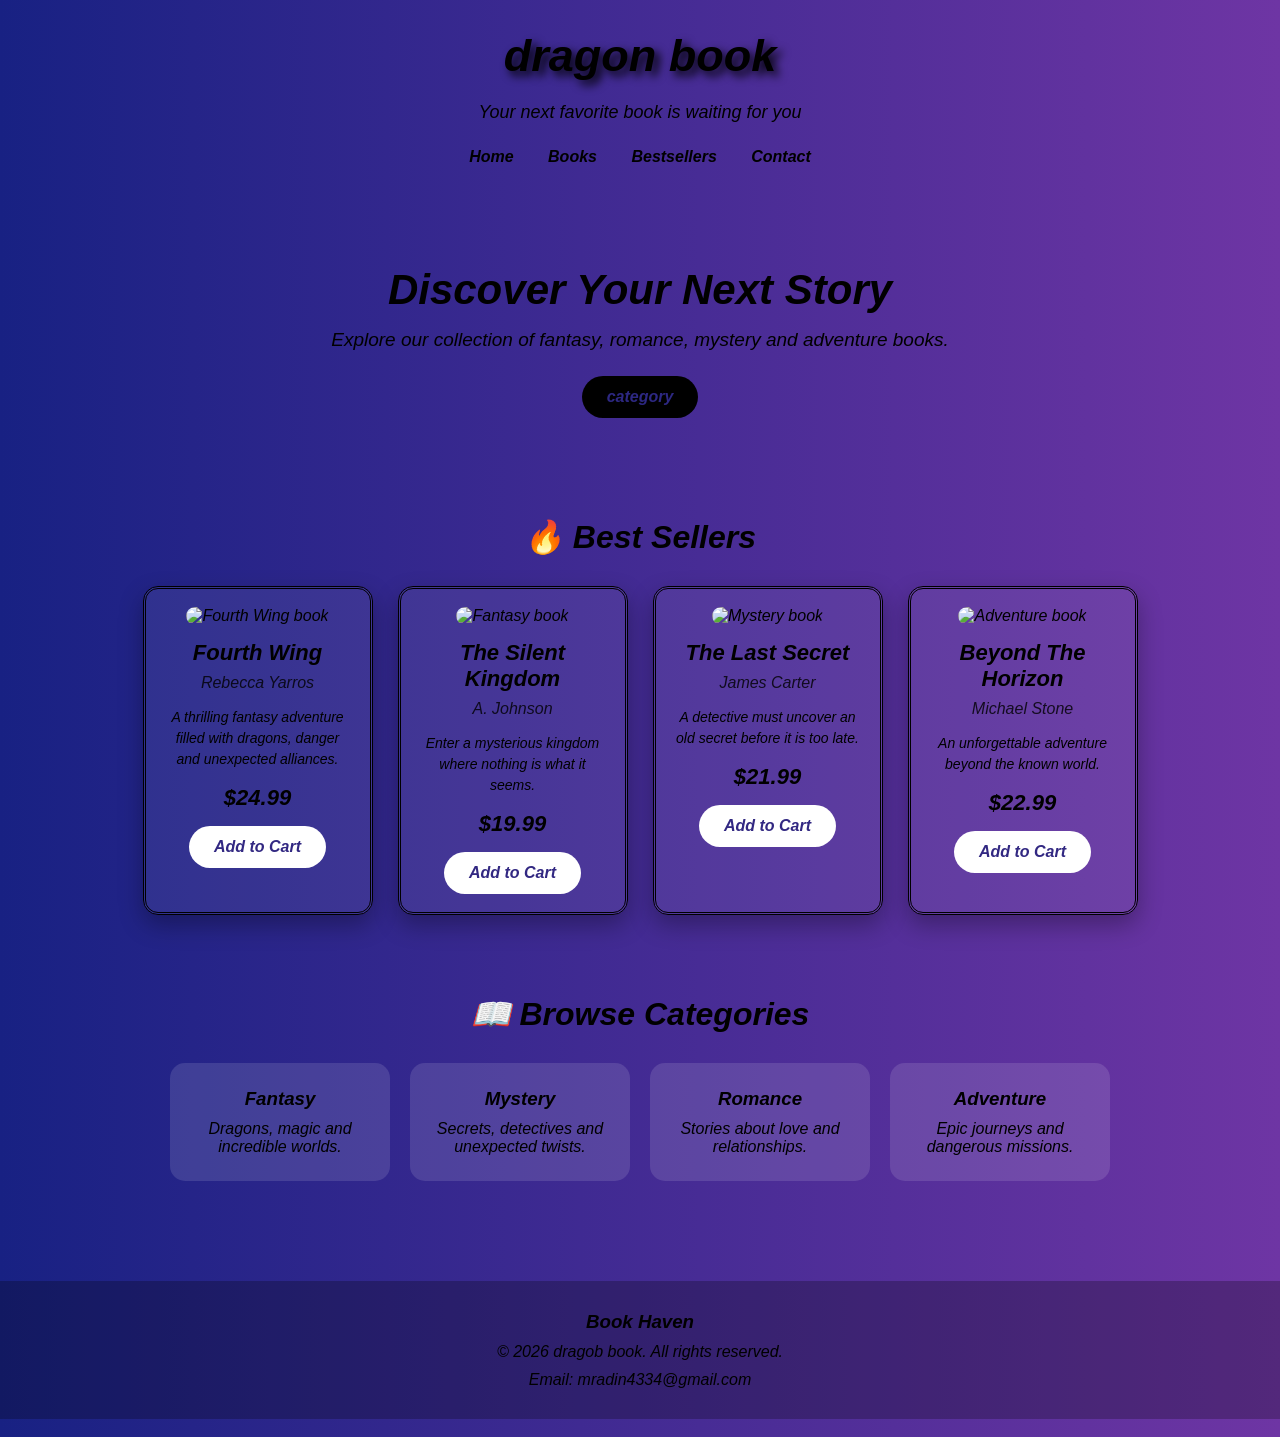
==== index.html @ 3a372f32 "Rename deragon book.html to index.html" ====
<!DOCTYPE html>
<html lang="en">

<head>
    <meta charset="UTF-8">
    <meta name="viewport" content="width=device-width, initial-scale=1.0">
    <title>dragon book</title>
    <link rel="stylesheet" href="style.css">
    <link rel="icon" href="/library/images/dragon.jpg">
</head>

<body>

    <header class="header">
        <h1> dragon book</h1>

        <p>Your next favorite book is waiting for you</p>

        <nav>
            <a href="#home">Home</a>
            <a href="#books">Books</a>
            <a href="#bestsellers">Bestsellers</a>
            <a href="#contact">Contact</a>
        </nav>
    </header>

    <main>

        <section id="home" class="hero">
            <h2>Discover Your Next Story</h2>
            <p>
                Explore our collection of fantasy, romance, mystery
                and adventure books.
            </p>

            <a href="#books"><button>category</button></a>
        </section>


        <section id="bestsellers">

            <h2 class="section-title">🔥 Best Sellers</h2>

            <div class="books">

                <article class="book-card">
                    <img src="/library/images/forth wing book.jpg" alt="Fourth Wing book">

                    <h3>Fourth Wing</h3>
                    <p class="author">Rebecca Yarros</p>
                    <p class="description">
                        A thrilling fantasy adventure filled with dragons,
                        danger and unexpected alliances.
                    </p>

                    <p class="price">$24.99</p>

                    <button class="buy-button">Add to Cart</button>
                </article>


                <article class="book-card">
                    <img src="/library/images/silent kingdom.jpg" alt="Fantasy book">

                    <h3>The Silent Kingdom</h3>
                    <p class="author">A. Johnson</p>
                    <p class="description">
                        Enter a mysterious kingdom where nothing is
                        what it seems.
                    </p>

                    <p class="price">$19.99</p>

                    <button class="buy-button">Add to Cart</button>
                </article>


                <article class="book-card">
                    <img src="/library/images/last secret.jpg" alt="Mystery book">

                    <h3>The Last Secret</h3>
                    <p class="author">James Carter</p>
                    <p class="description">
                        A detective must uncover an old secret before
                        it is too late.
                    </p>

                    <p class="price">$21.99</p>

                    <button class="buy-button">Add to Cart</button>
                </article>


                <article class="book-card">
                    <img src="/library/images/images (1).jpg" alt="Adventure book">

                    <h3>Beyond The Horizon</h3>
                    <p class="author">Michael Stone</p>
                    <p class="description">
                        An unforgettable adventure beyond the known world.
                    </p>

                    <p class="price">$22.99</p>

                    <button class="buy-button">Add to Cart</button>
                </article>

            </div>

        </section>


        <section id="books" class="categories">

            <h2 class="section-title">📖 Browse Categories</h2>

            <div class="category-container">

                <div class="category">
                    <h3>Fantasy</h3>
                    <p>Dragons, magic and incredible worlds.</p>
                </div>

                <div class="category">
                    <h3>Mystery</h3>
                    <p>Secrets, detectives and unexpected twists.</p>
                </div>

                <div class="category">
                    <h3>Romance</h3>
                    <p>Stories about love and relationships.</p>
                </div>

                <div class="category">
                    <h3>Adventure</h3>
                    <p>Epic journeys and dangerous missions.</p>
                </div>

            </div>

        </section>

    </main>


    <footer id="contact">
        <h3>Book Haven</h3>
        <p>© 2026 dragob book. All rights reserved.</p>
        <p>Email: mradin4334@gmail.com</p>
    </footer>

</body>

</html>
<br>
---- style.css ----
* {
    box-sizing: border-box;
    margin: 0;
    padding: 0;
    font-style: italic;
    font-family: 'Lucida Sans', 'Lucida Sans Regular', 'Lucida Grande', 'Lucida Sans Unicode', Geneva, Verdana, sans-serif;
    color: black;
}

body {
    background: linear-gradient(90deg,
            rgb(24, 33, 131),
            rgb(110, 53, 164));

    color: white;

    text-align: center;
}


/* HEADER */

.header {
    padding: 30px;
}

.header h1 {
    font-size: 45px;
    font-style: italic;
    text-shadow: 5px 5px 10px black;
    margin-bottom: 20px;
    
}

.header p {
    margin: 10px;
    font-size: 18px;
}



/* NAVIGATION */

nav {
    margin-top: 25px;
}

nav a {
    color: rgb(0, 0, 0);
    text-decoration: none;
    margin: 0 15px;
    font-weight: bold;
}

nav a:hover {
    text-decoration: underline;
}


/* HERO */

.hero {
    padding: 70px 20px;
}

.hero h2 {
    font-size: 42px;
    margin-bottom: 15px;
}

.hero p {
    font-size: 19px;
    margin-bottom: 25px;
}

button {
    border: none;
    background-color: black;
    padding: 12px 25px;
    border-radius: 25px;
    font-size: 16px;
    cursor: pointer;
}

.hero button {
    background-color: rgb(0, 0, 0);
    color: rgb(45, 40, 130);
    font-weight: bold;
}

.hero button:hover {
    transform: scale(1.05);
}


/* SECTION TITLE */

.section-title {
    font-size: 32px;
    margin: 30px;
}


/* BOOKS */

.books {
    display: flex;
    justify-content: center;
    align-items: stretch;
    gap: 25px;
    flex-wrap: wrap;

}


/* BOOK CARD */

.book-card {
    width: 230px;
    background-color: rgba(255, 255, 255, 0.064);
    padding: 18px;
    border-radius: 15px;
    border-style: double;

    box-shadow: 0 10px 25px rgba(0, 0, 0, 0.3);

    transition: 0.5s;
}

.book-card:hover {
    transform: translateY(-10px);
}


.book-card img {
    width: 190px;
    height: 270px;

    object-fit: cover;

    border-radius: 15px;

    margin-bottom: 15px;
}


.book-card h3 {
    font-size: 22px;
    margin-bottom: 8px;
}


.author {
    font-style: italic;
    opacity: 0.8;
}


.description {
    font-size: 14px;
    margin: 15px 0;
    line-height: 1.5;
}


.price {
    font-size: 22px;
    font-weight: bold;
    margin: 15px;
}


.buy-button {
    background-color: white;
    color: rgb(50, 40, 130);
    font-weight: bold;
}

.buy-button:hover {
    background-color: rgb(220, 220, 255);
}


/* CATEGORIES */

.categories {
    padding: 50px 20px;
}


.category-container {
    display: flex;
    justify-content: center;
    gap: 20px;
    flex-wrap: wrap;
}


.category {
    width: 220px;
    padding: 25px;

    background-color: rgba(255, 255, 255, 0.12);

    border-radius: 15px;

    transition: 0.3s;
}


.category:hover {
    transform: scale(1.05);
}


.category h3 {
    margin-bottom: 10px;
}


/* FOOTER */

footer {
    margin-top: 50px;
    padding: 30px;

    background-color: rgba(0, 0, 0, 0.25);
}

footer p {
    margin-top: 10px;
}

```
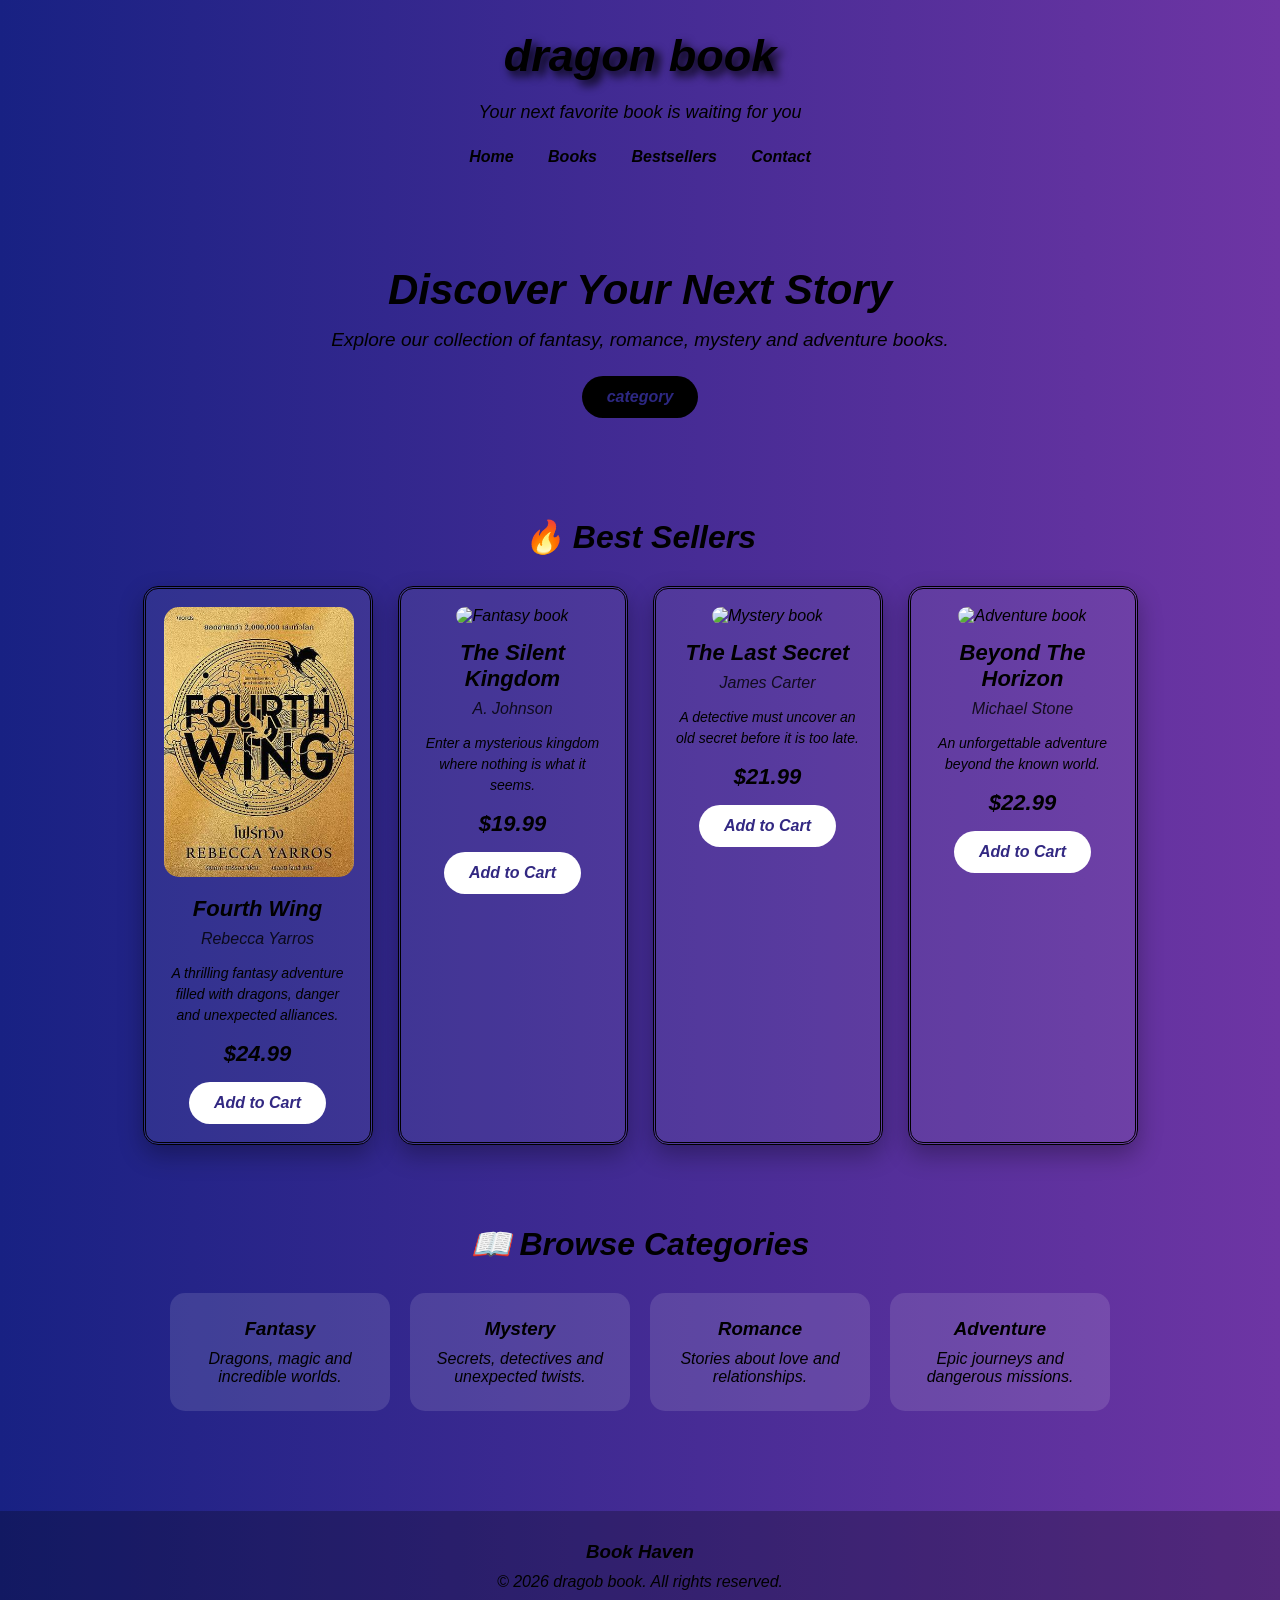
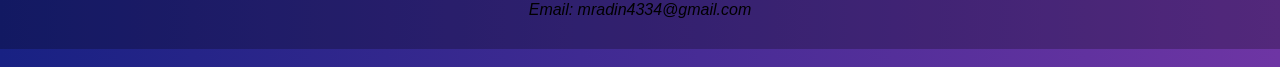
==== commit 4a442903: "Update index.html" ====
--- a/index.html
+++ b/index.html
@@ -44,7 +44,7 @@
             <div class="books">
 
                 <article class="book-card">
-                    <img src="/library/images/forth wing book.jpg" alt="Fourth Wing book">
+                    <img src="forth wing book.jpg" alt="Fourth Wing book">
 
                     <h3>Fourth Wing</h3>
                     <p class="author">Rebecca Yarros</p>
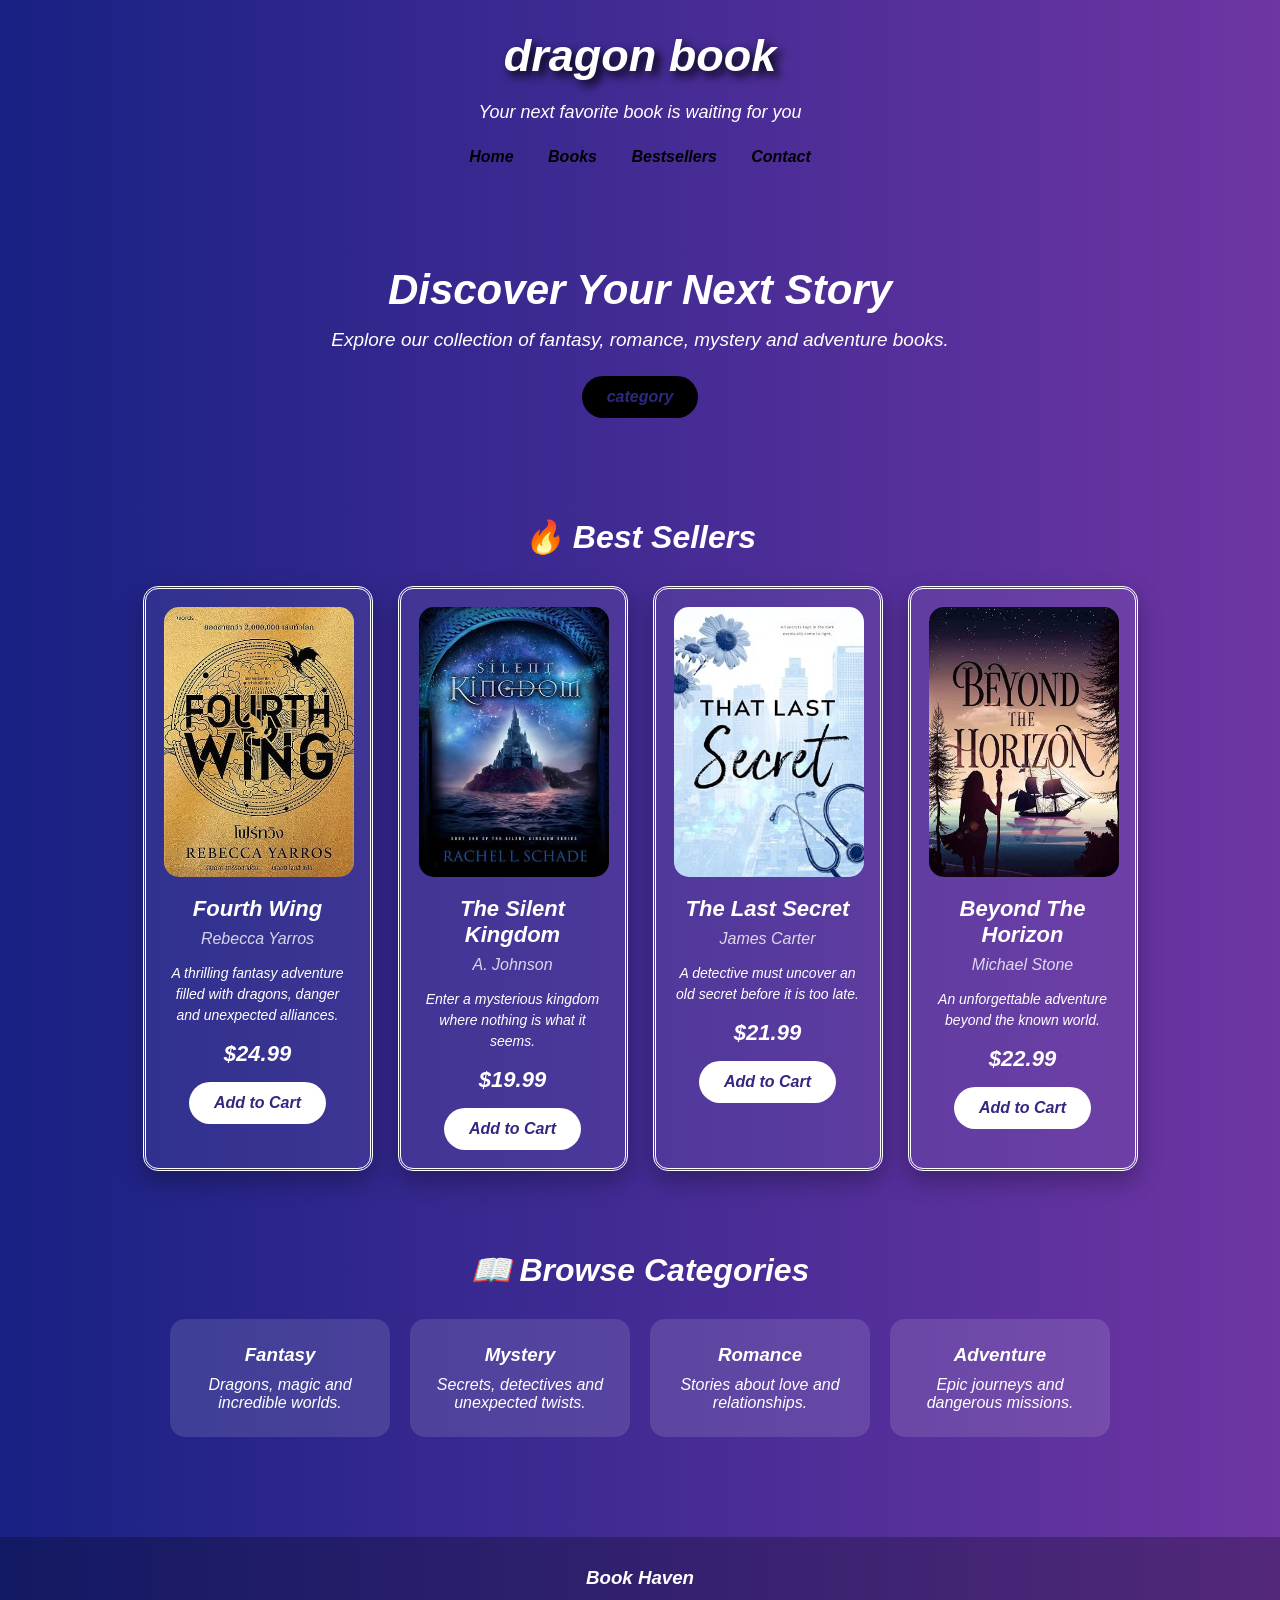
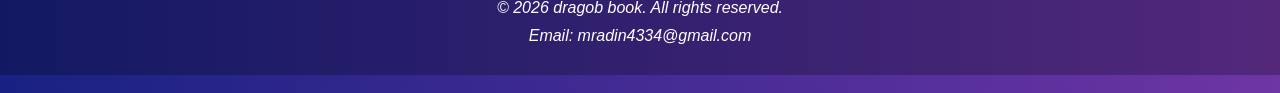
==== commit fa956c73: "Update index.html" ====
--- a/index.html
+++ b/index.html
@@ -6,7 +6,7 @@
     <meta name="viewport" content="width=device-width, initial-scale=1.0">
     <title>dragon book</title>
     <link rel="stylesheet" href="style.css">
-    <link rel="icon" href="/library/images/dragon.jpg">
+    <link rel="icon" href="dragon.jpg">
 </head>
 
 <body>
@@ -60,7 +60,7 @@
 
 
                 <article class="book-card">
-                    <img src="/library/images/silent kingdom.jpg" alt="Fantasy book">
+                    <img src="silent kingdom.jpg" alt="Fantasy book">
 
                     <h3>The Silent Kingdom</h3>
                     <p class="author">A. Johnson</p>
@@ -76,7 +76,7 @@
 
 
                 <article class="book-card">
-                    <img src="/library/images/last secret.jpg" alt="Mystery book">
+                    <img src="last secret.jpg" alt="Mystery book">
 
                     <h3>The Last Secret</h3>
                     <p class="author">James Carter</p>
@@ -92,7 +92,7 @@
 
 
                 <article class="book-card">
-                    <img src="/library/images/images (1).jpg" alt="Adventure book">
+                    <img src="images (1).jpg" alt="Adventure book">
 
                     <h3>Beyond The Horizon</h3>
                     <p class="author">Michael Stone</p>
--- a/style.css
+++ b/style.css
@@ -4,7 +4,7 @@
     padding: 0;
     font-style: italic;
     font-family: 'Lucida Sans', 'Lucida Sans Regular', 'Lucida Grande', 'Lucida Sans Unicode', Geneva, Verdana, sans-serif;
-    color: black;
+    color: white;
 }
 
 body {
@@ -231,4 +231,4 @@
     margin-top: 10px;
 }
 
-```+```
